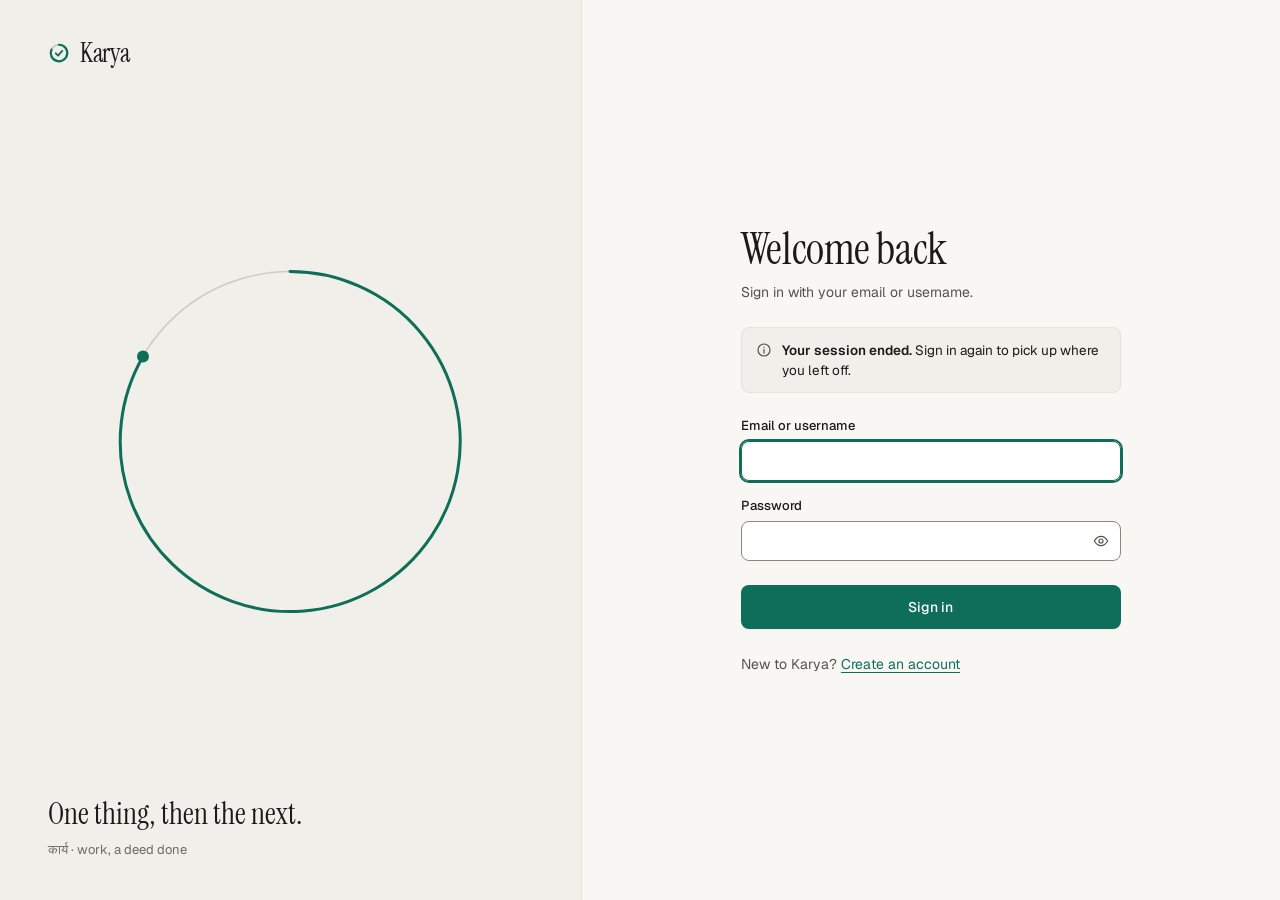
==== frontend/index.html @ 40650b85 "feat: add vanilla JavaScript frontend for Karya" ====
<!doctype html>
<html lang="en">
<head>
<meta charset="utf-8">
<meta name="viewport" content="width=device-width, initial-scale=1">
<title>Tasks · Karya</title>
<link rel="preconnect" href="https://fonts.googleapis.com">
<link href="https://fonts.googleapis.com/css2?family=Geist:wght@400;500;600&family=Instrument+Serif&display=swap" rel="stylesheet">
<link rel="stylesheet" href="css/tokens.css">
<link rel="stylesheet" href="css/components.css">
<link rel="stylesheet" href="css/pages.css">
</head>
<body class="has-fab">
<a class="skip" href="#list-area">Skip to tasks</a>
<div class="app">
  <header class="appbar">
    <a class="brand" href="index.html" aria-label="Karya home"><svg viewBox="0 0 24 24" fill="none" aria-hidden="true"><circle cx="12" cy="12" r="9" stroke="currentColor" stroke-opacity=".18" stroke-width="2"/><path d="M12 3a9 9 0 1 1-8.2 5.3" stroke="var(--accent)" stroke-width="2.4" stroke-linecap="round"/><path d="M8.5 12.3l2.5 2.5 4.5-5" stroke="var(--accent)" stroke-width="2" stroke-linecap="round" stroke-linejoin="round"/></svg>Karya</a>
    <div class="acct-menu">
      <button class="acct" id="acctBtn" aria-haspopup="menu" aria-expanded="false" aria-label="Account menu">
        <span class="avatar"><svg class="i" viewBox="0 0 24 24" aria-hidden="true"><circle cx="12" cy="8" r="4"/><path d="M4 21c0-4 4-6 8-6s8 2 8 6"/></svg></span>
        <span class="acct-name" id="acctName"></span>
        <svg class="i i-chev" viewBox="0 0 24 24" aria-hidden="true"><path d="m6 9 6 6 6-6"/></svg>
      </button>
      <div class="popover" id="acctPop" role="menu" hidden>
        <button class="menu-item" role="menuitem" id="openAccount"><svg class="i" viewBox="0 0 24 24" aria-hidden="true"><circle cx="12" cy="8" r="4"/><path d="M4 21c0-4 4-6 8-6s8 2 8 6"/></svg>Account</button>
        <div class="menu-sep"></div>
        <button class="menu-item" role="menuitem" id="signOut"><svg class="i" viewBox="0 0 24 24" aria-hidden="true"><path d="M9 4H5v16h4M16 8l4 4-4 4M20 12H9"/></svg>Sign out</button>
      </div>
    </div>
  </header>

  <main class="wrap" id="main">
    <div class="page-head">
      <div>
        <p class="eyebrow" id="today"></p>
        <h1 class="t-h1">Tasks</h1>
        <p class="summary" id="summary" aria-live="polite"></p>
      </div>
      <button class="btn btn-primary btn-new" id="newBtn" type="button"><svg class="i" viewBox="0 0 24 24" aria-hidden="true"><path d="M12 5v14M5 12h14"/></svg>New task</button>
    </div>

    <div class="toolbar" role="search">
      <div class="search">
        <svg class="i" viewBox="0 0 24 24" aria-hidden="true"><circle cx="11" cy="11" r="7"/><path d="m20 20-3.5-3.5"/></svg>
        <label class="sr-only" for="q">Search task titles</label>
        <input id="q" class="input" type="search" placeholder="Search task titles" autocomplete="off">
        <button class="btn btn-ghost btn-icon input-end" id="clearQ" type="button" aria-label="Clear search" hidden><svg class="i" viewBox="0 0 24 24" aria-hidden="true"><path d="M6 6l12 12M18 6L6 18"/></svg></button>
      </div>
      <div class="menu">
        <button class="btn btn-secondary" id="sortBtn" type="button" aria-haspopup="menu" aria-expanded="false"><span class="faint">Sort</span> <span id="sortLabel">Newest first</span><svg class="i" viewBox="0 0 24 24" aria-hidden="true"><path d="m6 9 6 6 6-6"/></svg></button>
        <div class="popover" id="sortPop" role="menu" hidden>
          <p class="menu-label">Created</p>
          <button class="menu-item" role="menuitemradio" aria-checked="true" data-sort="newest">Newest first<svg class="i tick" viewBox="0 0 24 24" aria-hidden="true"><path d="M5 12.5l4.5 4.5L19 7.5"/></svg></button>
          <button class="menu-item" role="menuitemradio" aria-checked="false" data-sort="oldest">Oldest first<svg class="i tick" viewBox="0 0 24 24" aria-hidden="true"><path d="M5 12.5l4.5 4.5L19 7.5"/></svg></button>
          <div class="menu-sep"></div>
          <p class="menu-label">Priority</p>
          <button class="menu-item" role="menuitemradio" aria-checked="false" data-sort="urgent">Most urgent first<svg class="i tick" viewBox="0 0 24 24" aria-hidden="true"><path d="M5 12.5l4.5 4.5L19 7.5"/></svg></button>
          <button class="menu-item" role="menuitemradio" aria-checked="false" data-sort="least">Least urgent first<svg class="i tick" viewBox="0 0 24 24" aria-hidden="true"><path d="M5 12.5l4.5 4.5L19 7.5"/></svg></button>
        </div>
      </div>
    </div>

    <div class="filters">
      <div class="seg" role="radiogroup" aria-label="Status" id="statusSeg">
        <label><input type="radio" name="status" value="all" checked><span>All</span></label>
        <label><input type="radio" name="status" value="open"><span>Open</span></label>
        <label><input type="radio" name="status" value="done"><span>Done</span></label>
      </div>
      <span class="lbl" id="prio-l">Priority</span>
      <div class="chips" role="group" aria-labelledby="prio-l" id="prioChips">
        <button class="chip" type="button" data-prio="" aria-pressed="true">All</button>
        <button class="chip" type="button" data-prio="urgent" aria-pressed="false"><span class="bars b3" aria-hidden="true"><i></i><i></i><i></i></span>Urgent</button>
        <button class="chip" type="button" data-prio="important" aria-pressed="false"><span class="bars b2" aria-hidden="true"><i></i><i></i><i></i></span>Important</button>
        <button class="chip" type="button" data-prio="normal" aria-pressed="false"><span class="bars b1" aria-hidden="true"><i></i><i></i><i></i></span>Normal</button>
      </div>
    </div>

    <div class="list-area" id="list-area" tabindex="-1"></div>

    <nav class="pager" aria-label="Pagination" id="pager" hidden>
      <span class="num" id="range"></span>
      <div class="btns">
        <button class="btn btn-secondary btn-sm" id="prev" type="button"><svg class="i" viewBox="0 0 24 24" aria-hidden="true"><path d="m15 6-6 6 6 6"/></svg>Previous</button>
        <button class="btn btn-secondary btn-sm" id="next" type="button">Next<svg class="i" viewBox="0 0 24 24" aria-hidden="true"><path d="m9 6 6 6-6 6"/></svg></button>
      </div>
    </nav>
  </main>
  <button class="btn btn-primary fab" id="fab" type="button"><svg class="i" viewBox="0 0 24 24" aria-hidden="true"><path d="M12 5v14M5 12h14"/></svg>New task</button>
</div>
<p class="sr-status" id="srStatus" role="status" aria-live="polite"></p>

<!-- create / edit -->
<dialog class="dialog" id="taskDialog" aria-labelledby="taskTitle">
  <div class="grab"></div>
  <div class="dialog-head"><h2 class="dialog-title" id="taskTitle">New task</h2><button class="btn btn-ghost btn-icon" type="button" id="taskClose" aria-label="Close"><svg class="i" viewBox="0 0 24 24" aria-hidden="true"><path d="M6 6l12 12M18 6L6 18"/></svg></button></div>
  <form class="dialog-body" id="taskForm" novalidate>
    <div id="taskBanner"></div>
    <div class="field"><label class="label" for="tTitle">Title</label><input id="tTitle" class="input" type="text" placeholder="What needs doing?" autocomplete="off"></div>
    <div class="field"><label class="label" for="tDesc">Description <span class="opt">optional</span></label><textarea id="tDesc" class="textarea" placeholder="Add detail, links or context"></textarea></div>
    <div class="field"><span class="label" id="tPrioL">Priority</span>
      <div class="seg seg-block" role="radiogroup" aria-labelledby="tPrioL">
        <label><input type="radio" name="priority" value="normal" checked><span><span class="bars b1" aria-hidden="true"><i></i><i></i><i></i></span>Normal</span></label>
        <label><input type="radio" name="priority" value="important"><span><span class="bars b2" aria-hidden="true"><i></i><i></i><i></i></span>Important</span></label>
        <label><input type="radio" name="priority" value="urgent"><span><span class="bars b3" aria-hidden="true"><i></i><i></i><i></i></span>Urgent</span></label>
      </div></div>
    <div style="display: flex; align-items: flex-end; justify-content: space-between; gap: 16px; flex-wrap: wrap">
      <div class="field" style="width: 220px; max-width: 100%"><label class="label" for="tDue">Due date <span class="opt">optional</span></label><input id="tDue" class="input num" type="date"></div>
      <label id="tDoneWrap" style="display: flex; align-items: center; gap: 10px; min-height: 40px; font-size: 14px; cursor: pointer" hidden><span class="check"><input class="check-input" type="checkbox" id="tDone"><span class="check-box"><svg viewBox="0 0 24 24"><path d="M5 12.5l4.5 4.5L19 7.5" pathLength="16"/></svg></span></span>Completed</label>
    </div>
  </form>
  <div class="dialog-foot">
    <button class="btn btn-danger-ghost left" type="button" id="tDelete" hidden><svg class="i" viewBox="0 0 24 24" aria-hidden="true"><path d="M4 7h16M10 11v6M14 11v6M6 7l1 13h10l1-13M9 7V4h6v3"/></svg>Delete</button>
    <button class="btn btn-secondary" type="button" id="tCancel">Cancel</button>
    <button class="btn btn-primary" type="submit" id="tSave" form="taskForm">Create task</button>
  </div>
</dialog>

<!-- delete confirmation -->
<dialog class="dialog dialog-sm" id="delDialog" aria-labelledby="delTitle" aria-describedby="delMsg">
  <div class="grab"></div>
  <div class="dialog-head"><h2 class="dialog-title" id="delTitle">Delete this task?</h2></div>
  <div class="dialog-body"><div id="delBanner"></div><p class="muted" id="delMsg"></p></div>
  <div class="dialog-foot"><button class="btn btn-secondary" type="button" id="delCancel" autofocus>Cancel</button><button class="btn btn-danger" type="button" id="delConfirm">Delete task</button></div>
</dialog>

<!-- account -->
<dialog class="drawer" id="acctDrawer" aria-labelledby="acTitle">
  <div style="display: flex; flex-direction: column; width: 100%; height: 100%">
    <div class="drawer-head">
      <h2 class="dialog-title" id="acTitle">Account</h2>
      <button class="btn btn-ghost btn-icon" type="button" id="acClose" aria-label="Close account panel"><svg class="i" viewBox="0 0 24 24" aria-hidden="true"><path d="M6 6l12 12M18 6L6 18"/></svg></button>
    </div>
    <div class="drawer-body">
      <div style="display: flex; align-items: center; gap: 14px">
        <span class="avatar" style="width: 52px; height: 52px"><svg class="i i-lg" viewBox="0 0 24 24" aria-hidden="true"><circle cx="12" cy="8" r="4"/><path d="M4 21c0-4 4-6 8-6s8 2 8 6"/></svg></span>
        <div><p class="t-small faint">Signed in as</p><p class="t-h3" id="acId"></p></div>
      </div>
      <dl class="kv" style="margin: 0; gap: 18px">
        <div class="kv"><dt>Session started</dt><dd class="num" id="acStart">—</dd></div>
        <div class="kv"><dt>Session ends</dt><dd class="num" id="acEnd">—</dd></div>
      </dl>
      <div class="banner banner-info"><svg class="i" viewBox="0 0 24 24" aria-hidden="true"><circle cx="12" cy="12" r="9"/><path d="M12 11v6M12 7.5v.5"/></svg><div>Sessions last 30 minutes. When one ends, you’ll be taken to sign in again.</div></div>
    </div>
    <div class="drawer-foot"><button class="btn btn-secondary btn-block" type="button" id="acSignOut"><svg class="i" viewBox="0 0 24 24" aria-hidden="true"><path d="M9 4H5v16h4M16 8l4 4-4 4M20 12H9"/></svg>Sign out</button></div>
  </div>
</dialog>

<script type="module" src="js/tasks.js"></script>
</body>
</html>
---- frontend/css/tokens.css ----
/* Karya design system — tokens + components. Plain CSS, no build step. */
:root{
  --bg:#F8F7F4; --surface:#FFFFFF; --sunken:#F1EFEA; --hover:#F5F3EF;
  --line:#E6E3DC; --line-strong:#CFCBC0; --control:#8C887C;
  --text:#1B1A17; --text-2:#55524B; --text-3:#6F6B62;
  --accent:#0F6E5A; --accent-hover:#0B5848; --accent-press:#094A3C;
  --accent-soft:#E4F2ED; --accent-line:#B5D8CC; --on-accent:#FFFFFF;
  --danger:#B3321D; --danger-hover:#962A18; --danger-soft:#FBEBE6; --danger-line:#EDC3B8;
  --warn:#855400; --warn-soft:#FAF0D8; --warn-line:#E8D29A;
  --inverse:#1B1A17; --on-inverse:#F8F7F4; --toast-ok:#7FD3BA; --toast-err:#F4A08C;
  --scrim:rgba(27,26,23,.40);
  --font:"Geist",ui-sans-serif,system-ui,-apple-system,"Segoe UI",sans-serif;
  --serif:"Instrument Serif",Georgia,"Times New Roman",serif;
  --sp-1:4px;--sp-2:8px;--sp-3:12px;--sp-4:16px;--sp-5:20px;--sp-6:24px;--sp-8:32px;--sp-10:40px;--sp-14:56px;--sp-18:72px;
  --r-xs:4px;--r-sm:6px;--r-md:8px;--r-lg:12px;--r-xl:16px;--r-full:999px;
  --sh-1:0 1px 2px rgba(27,26,23,.05);
  --sh-2:0 8px 24px rgba(27,26,23,.08),0 1px 2px rgba(27,26,23,.06);
  --sh-3:0 24px 64px rgba(27,26,23,.16),0 2px 6px rgba(27,26,23,.06);
  --ease:cubic-bezier(.2,.7,.2,1); --ease-in:cubic-bezier(.4,0,1,1);
  --d1:120ms; --d2:200ms; --d3:280ms;
}
[data-theme="dark"]{
  --bg:#131312; --surface:#1B1B19; --sunken:#222220; --hover:#1F1F1D;
  --line:#2E2D2A; --line-strong:#44423D; --control:#77736A;
  --text:#EDEBE5; --text-2:#B8B4AA; --text-3:#928E84;
  --accent:#4CC3A5; --accent-hover:#6ED3B9; --accent-press:#8BDFCB;
  --accent-soft:#16302A; --accent-line:#245044; --on-accent:#06251D;
  --danger:#F08A74; --danger-hover:#F5A592; --danger-soft:#3A1D17; --danger-line:#6A3226;
  --warn:#E8B857; --warn-soft:#33290F; --warn-line:#5E4A1A;
  --inverse:#EDEBE5; --on-inverse:#1B1A17; --toast-ok:#0F6E5A; --toast-err:#B3321D;
  --scrim:rgba(0,0,0,.6);
}
@media (prefers-color-scheme:dark){:root:not([data-theme="light"]){
  --bg:#131312; --surface:#1B1B19; --sunken:#222220; --hover:#1F1F1D;
  --line:#2E2D2A; --line-strong:#44423D; --control:#77736A;
  --text:#EDEBE5; --text-2:#B8B4AA; --text-3:#928E84;
  --accent:#4CC3A5; --accent-hover:#6ED3B9; --accent-press:#8BDFCB;
  --accent-soft:#16302A; --accent-line:#245044; --on-accent:#06251D;
  --danger:#F08A74; --danger-hover:#F5A592; --danger-soft:#3A1D17; --danger-line:#6A3226;
  --warn:#E8B857; --warn-soft:#33290F; --warn-line:#5E4A1A;
  --inverse:#EDEBE5; --on-inverse:#1B1A17; --toast-ok:#0F6E5A; --toast-err:#B3321D;
  --scrim:rgba(0,0,0,.6);
}}
---- frontend/css/components.css ----
*{box-sizing:border-box}
html,body{margin:0}
body{font-family:var(--font);font-size:14px;line-height:22px;color:var(--text);background:var(--bg);-webkit-font-smoothing:antialiased}
h1,h2,h3,h4,p{margin:0}
button,input,textarea,select{font:inherit;color:inherit}
a{color:var(--accent);text-underline-offset:3px}
a:hover{color:var(--accent-hover)}
.num,time{font-variant-numeric:tabular-nums}
.sr-only{position:absolute;width:1px;height:1px;overflow:hidden;clip:rect(0 0 0 0);white-space:nowrap}

/* type scale */
.t-display{font-family:var(--serif);font-size:44px;line-height:48px;font-weight:400;letter-spacing:-.01em}
.t-h1{font-size:30px;line-height:36px;font-weight:600;letter-spacing:-.02em}
.t-h2{font-size:20px;line-height:28px;font-weight:600;letter-spacing:-.01em}
.t-h3{font-size:16px;line-height:24px;font-weight:500}
.t-body{font-size:14px;line-height:22px}
.t-small{font-size:13px;line-height:20px}
.t-cap{font-size:12px;line-height:16px;letter-spacing:.01em}
.muted{color:var(--text-2)} .faint{color:var(--text-3)}

/* focus ring: one rule for everything */
:is(a,button,input,textarea,select,[tabindex]):focus-visible,.is-focus{outline:2px solid var(--accent);outline-offset:2px}

/* icons */
.i{width:16px;height:16px;fill:none;stroke:currentColor;stroke-width:1.75;stroke-linecap:round;stroke-linejoin:round;flex:none}
.i-lg{width:20px;height:20px}

/* buttons */
.btn{display:inline-flex;align-items:center;justify-content:center;gap:8px;height:40px;padding:0 16px;border-radius:var(--r-md);border:1px solid transparent;font-size:14px;line-height:20px;font-weight:500;cursor:pointer;text-decoration:none;white-space:nowrap;transition:background var(--d1) var(--ease),border-color var(--d1) var(--ease),color var(--d1) var(--ease),box-shadow var(--d1) var(--ease)}
.btn-sm{height:32px;padding:0 12px;font-size:13px}
.btn-lg{height:44px}
.btn-block{width:100%}
.btn-primary{background:var(--accent);color:var(--on-accent);box-shadow:var(--sh-1)}
.btn-primary:is(:hover,.is-hover){background:var(--accent-hover);color:var(--on-accent)}
.btn-primary:is(:active,.is-active){background:var(--accent-press)}
.btn-secondary{background:var(--surface);color:var(--text);border-color:var(--line-strong);box-shadow:var(--sh-1)}
.btn-secondary:is(:hover,.is-hover){background:var(--hover);border-color:var(--text-3)}
.btn-secondary:is(:active,.is-active){background:var(--sunken)}
.btn-ghost{background:transparent;color:var(--text-2)}
.btn-ghost:is(:hover,.is-hover){background:var(--sunken);color:var(--text)}
.btn-ghost:is(:active,.is-active){background:var(--line)}
.btn-danger{background:var(--danger);color:#fff;box-shadow:var(--sh-1)}
.btn-danger:is(:hover,.is-hover){background:var(--danger-hover);color:#fff}
.btn-danger-ghost{background:transparent;color:var(--danger);border-color:var(--danger-line)}
.btn-danger-ghost:is(:hover,.is-hover){background:var(--danger-soft)}
.btn-icon{width:32px;height:32px;padding:0}
.btn:is(:disabled,[aria-disabled="true"]),.btn.is-disabled{background:var(--line);color:var(--text-3);border-color:transparent;box-shadow:none;cursor:not-allowed}
.btn.is-loading{cursor:progress;pointer-events:none}
.spin{width:14px;height:14px;border:2px solid currentColor;border-right-color:transparent;border-radius:50%;animation:spin .7s linear infinite;flex:none}
@keyframes spin{to{transform:rotate(360deg)}}
.link-btn{background:none;border:0;padding:0;color:var(--accent);font-weight:500;cursor:pointer;text-decoration:underline;text-underline-offset:3px}
.link-btn:hover{color:var(--accent-hover)}
.link-btn:disabled{color:var(--text-3);cursor:not-allowed;text-decoration:none}

/* fields */
.field{display:grid;gap:6px}
.label{font-size:13px;line-height:18px;font-weight:500;color:var(--text)}
.label .opt{font-weight:400;color:var(--text-3)}
.input,.textarea{width:100%;height:40px;padding:0 12px;background:var(--surface);border:1px solid var(--control);border-radius:var(--r-md);font-size:14px;line-height:20px;color:var(--text);transition:border-color var(--d1) var(--ease),background var(--d1) var(--ease)}
.textarea{height:auto;min-height:88px;padding:10px 12px;resize:vertical;display:block}
.input::placeholder,.textarea::placeholder{color:var(--text-3)}
.input:is(:hover,.is-hover),.textarea:hover{border-color:var(--text-3)}
.input:focus-visible,.textarea:focus-visible,.input.is-focus{border-color:var(--accent);outline-offset:0}
.input.is-error,.textarea.is-error,.input[aria-invalid="true"]{border-color:var(--danger);background:var(--surface)}
.input:disabled,.input.is-disabled{background:var(--sunken);color:var(--text-3);cursor:not-allowed}
.hint{font-size:12.5px;line-height:18px;color:var(--text-3)}
.err{display:flex;align-items:flex-start;gap:6px;font-size:13px;line-height:18px;color:var(--danger)}
.err .i{margin-top:1px}
.input-wrap{position:relative}
.input-wrap .input{padding-right:44px}
.input-end{position:absolute;right:4px;top:4px}
.grid-2{display:grid;grid-template-columns:repeat(2,minmax(0,1fr));gap:12px}

/* banners */
.banner{display:flex;gap:10px;padding:12px 14px;border-radius:var(--r-md);border:1px solid var(--line);background:var(--sunken);color:var(--text);font-size:13.5px;line-height:20px}
.banner .i{margin-top:2px}
.banner b{font-weight:600}
.banner-error{background:var(--danger-soft);border-color:var(--danger-line)}
.banner-error .i{color:var(--danger)}
.banner-warn{background:var(--warn-soft);border-color:var(--warn-line)}
.banner-warn .i{color:var(--warn)}
.banner-ok{background:var(--accent-soft);border-color:var(--accent-line)}
.banner-ok .i{color:var(--accent)}
.banner-info .i{color:var(--text-2)}

/* OTP */
.otp{display:flex;gap:8px}
.otp-cell{width:52px;height:60px;padding:0;text-align:center;font-size:24px;line-height:32px;font-weight:500;font-variant-numeric:tabular-nums;background:var(--surface);border:1px solid var(--control);border-radius:var(--r-md);transition:border-color var(--d1) var(--ease),background var(--d1) var(--ease)}
.otp-cell:nth-child(3){margin-right:8px}
.otp-cell:is(:hover,.is-hover){border-color:var(--text-3)}
.otp-cell:focus-visible,.otp-cell.is-focus{border-color:var(--accent);outline-offset:0}
.otp-cell.is-filled{border-color:var(--text-2)}
.otp-cell.is-error{border-color:var(--danger);background:var(--danger-soft)}
.otp-cell:disabled{background:var(--sunken);color:var(--text-3);cursor:not-allowed}

/* ring checkbox — the signature */
.check{position:relative;display:inline-grid;place-items:center;width:20px;height:20px;flex:none}
.check-input{position:absolute;z-index:1;inset:-12px;width:44px;height:44px;margin:0;opacity:0;cursor:pointer}
.check-box{width:20px;height:20px;border-radius:50%;border:1.5px solid var(--control);background:var(--surface);display:grid;place-items:center;transition:background var(--d2) var(--ease),border-color var(--d2) var(--ease),transform var(--d1) var(--ease)}
.check-box svg{width:12px;height:12px;fill:none;stroke:var(--on-accent);stroke-width:2.6;stroke-linecap:round;stroke-linejoin:round;stroke-dasharray:16;stroke-dashoffset:16;transition:stroke-dashoffset 220ms var(--ease) 60ms}
.check:hover .check-box,.check-box.is-hover{border-color:var(--accent)}
.check-input:active + .check-box{transform:scale(.9)}
.check-input:checked + .check-box,.check-box.is-on{background:var(--accent);border-color:var(--accent)}
.check-input:checked + .check-box svg,.check-box.is-on svg{stroke-dashoffset:0}
.check-input:focus-visible + .check-box{outline:2px solid var(--accent);outline-offset:2px}
.check-input:disabled + .check-box{background:var(--sunken);border-color:var(--line);cursor:not-allowed}

/* segmented control (status filter, priority in dialog) */
.seg{display:inline-flex;gap:2px;padding:2px;background:var(--sunken);border:1px solid var(--line);border-radius:var(--r-md)}
.seg label{position:relative;display:flex;flex:1}
.seg input{position:absolute;inset:0;width:100%;height:100%;margin:0;opacity:0;cursor:pointer}
.seg label>span{display:flex;align-items:center;justify-content:center;gap:6px;flex:1;height:30px;padding:0 12px;border-radius:var(--r-sm);font-size:13px;font-weight:500;color:var(--text-2);white-space:nowrap;transition:background var(--d1) var(--ease),color var(--d1) var(--ease),box-shadow var(--d1) var(--ease)}
.seg label:hover>span{color:var(--text)}
.seg input:checked + span{background:var(--surface);color:var(--text);box-shadow:var(--sh-1),0 0 0 1px var(--line)}
.seg input:focus-visible + span{outline:2px solid var(--accent);outline-offset:1px}
.seg-block{display:flex;width:100%}
.seg-block label>span{height:36px}

/* filter chips */
.chip{display:inline-flex;align-items:center;gap:6px;height:30px;padding:0 12px;border-radius:var(--r-full);border:1px solid var(--line-strong);background:var(--surface);font-size:13px;font-weight:500;color:var(--text-2);cursor:pointer;white-space:nowrap;transition:background var(--d1) var(--ease),border-color var(--d1) var(--ease),color var(--d1) var(--ease)}
.chip:is(:hover,.is-hover){background:var(--hover);color:var(--text)}
.chip[aria-pressed="true"]{background:var(--accent-soft);border-color:var(--accent-line);color:var(--accent-hover);font-weight:600}
.chip[aria-pressed="true"]::before{content:"";width:6px;height:6px;border-radius:50%;background:currentColor}

/* select / sort menu */
.menu{position:relative;display:inline-block}
.popover{position:absolute;right:0;top:calc(100% + 6px);z-index:5;min-width:224px;padding:6px;background:var(--surface);border:1px solid var(--line);border-radius:var(--r-lg);box-shadow:var(--sh-2);animation:pop var(--d1) var(--ease)}
@keyframes pop{from{opacity:0;transform:translateY(-4px)}}
.menu-label{padding:6px 10px 4px;font-size:12px;line-height:16px;color:var(--text-3)}
.menu-item{display:flex;align-items:center;gap:8px;width:100%;height:34px;padding:0 10px;border:0;background:none;border-radius:var(--r-sm);font-size:13.5px;text-align:left;color:var(--text);cursor:pointer}
.menu-item:is(:hover,.is-hover){background:var(--sunken)}
.menu-item .tick{margin-left:auto;color:var(--accent);opacity:0}
.menu-item[aria-checked="true"]{font-weight:500}
.menu-item[aria-checked="true"] .tick{opacity:1}
.menu-sep{height:1px;margin:6px -6px;background:var(--line)}

/* search */
.search{position:relative;flex:1;min-width:0}
.search .input{padding-left:36px;padding-right:36px}
.search>.i{position:absolute;left:12px;top:12px;color:var(--text-3);pointer-events:none}
.search .input-end{right:4px}

/* badges + priority glyph */
.bars{display:inline-flex;align-items:flex-end;gap:2px;height:11px}
.bars i{width:3px;border-radius:1px;background:currentColor;opacity:.28}
.bars i:nth-child(1){height:5px}.bars i:nth-child(2){height:8px}.bars i:nth-child(3){height:11px}
.b1 i:nth-child(1),.b2 i:nth-child(-n+2),.b3 i{opacity:1}
.badge{display:inline-flex;align-items:center;gap:6px;height:22px;padding:0 8px;border-radius:var(--r-full);border:1px solid var(--line);background:var(--sunken);color:var(--text-2);font-size:12px;line-height:16px;font-weight:500;white-space:nowrap}
.badge-urgent{background:var(--danger-soft);border-color:var(--danger-line);color:var(--danger)}
.badge-important{background:var(--warn-soft);border-color:var(--warn-line);color:var(--warn)}
.badge-done{background:var(--accent-soft);border-color:var(--accent-line);color:var(--accent-hover)}

/* app shell */
.app{position:relative;background:var(--bg);color:var(--text)}
.appbar{height:60px;display:flex;align-items:center;justify-content:space-between;padding:0 32px;border-bottom:1px solid var(--line);background:var(--bg)}
.brand{display:inline-flex;align-items:center;gap:10px;font-family:var(--serif);font-size:26px;line-height:1;color:var(--text);text-decoration:none;letter-spacing:-.01em}
.brand:hover{color:var(--text)}
.brand svg{width:22px;height:22px}
.acct{display:inline-flex;align-items:center;gap:8px;height:36px;padding:0 10px 0 4px;border-radius:var(--r-full);border:1px solid var(--line);background:var(--surface);font-size:13px;font-weight:500;color:var(--text);cursor:pointer;transition:background var(--d1) var(--ease)}
.acct:hover{background:var(--hover)}
.avatar{display:grid;place-items:center;width:28px;height:28px;border-radius:50%;background:var(--sunken);color:var(--text-2)}
.wrap{max-width:880px;margin:0 auto;padding:40px 24px 96px}
.page-head{display:flex;align-items:flex-end;justify-content:space-between;gap:16px}
.eyebrow{font-size:13px;line-height:18px;color:var(--text-3);font-variant-numeric:tabular-nums}
.summary{display:flex;flex-wrap:wrap;gap:4px 16px;margin-top:6px;font-size:14px;color:var(--text-2)}
.summary .num{color:var(--text);font-weight:600}
.summary .is-overdue{display:inline-flex;align-items:center;gap:5px;color:var(--danger)}
.summary .is-overdue .num{color:var(--danger)}
.toolbar{display:flex;gap:8px;margin-top:28px}
.filters{display:flex;flex-wrap:wrap;align-items:center;gap:10px 16px;margin:12px 0 16px}
.filters .lbl{font-size:12px;color:var(--text-3);margin-right:-6px}
.chips{display:flex;flex-wrap:wrap;gap:6px}

/* task list + row */
.list{background:var(--surface);border:1px solid var(--line);border-radius:var(--r-lg);box-shadow:var(--sh-1);overflow:hidden}
.row{position:relative;display:grid;grid-template-columns:44px minmax(0,1fr) auto 76px;align-items:center;column-gap:4px;padding:10px 8px 10px 4px;border-top:1px solid var(--line);background:var(--surface);transition:background var(--d1) var(--ease),opacity var(--d2) var(--ease)}
.row:first-child{border-top:0}
.row:is(:hover,.is-hover){background:var(--hover)}
.row:focus-within{background:var(--hover)}
.row-check{display:grid;place-items:center;width:44px;height:44px}
.row-body{min-width:0;display:grid;gap:2px;padding:2px 0}
.row-title{font-size:14.5px;line-height:22px;font-weight:500;color:var(--text);transition:color var(--d2) var(--ease);cursor:pointer;background-image:linear-gradient(currentColor,currentColor);background-repeat:no-repeat;background-position:0 58%;background-size:0% 1.5px;-webkit-box-decoration-break:clone;box-decoration-break:clone}
.row-title>span{transition:inherit}
.row-desc{font-size:13px;line-height:18px;color:var(--text-3);white-space:nowrap;overflow:hidden;text-overflow:ellipsis}
.row-meta{display:flex;align-items:center;gap:12px;padding:0 8px}
.due{display:inline-flex;align-items:center;gap:5px;font-size:13px;line-height:18px;color:var(--text-2);font-variant-numeric:tabular-nums;white-space:nowrap}
.due.is-overdue{color:var(--danger);font-weight:500}
.due.is-today{color:var(--text);font-weight:500}
.row-actions{display:flex;justify-content:flex-end;gap:2px;opacity:0;transition:opacity var(--d1) var(--ease)}
.row:is(:hover,.is-hover) .row-actions,.row:focus-within .row-actions,.row.is-editing .row-actions{opacity:1}
.row.is-done .row-title{background-size:100% 1.5px;color:var(--text-3);transition:background-size 260ms var(--ease),color var(--d2) var(--ease) 120ms}
.row.is-done .row-desc,.row.is-done .row-meta{opacity:.6}
.row.is-done .badge-urgent,.row.is-done .badge-important{background:var(--sunken);border-color:var(--line);color:var(--text-3)}
.row.is-done .due.is-overdue{color:var(--text-3);font-weight:400}
.row.is-editing{background:var(--accent-soft);box-shadow:inset 2px 0 0 var(--accent)}
.row.is-deleting{opacity:.55;pointer-events:none}
.row.is-deleting .row-actions{opacity:1}
.row.is-collapsing{animation:collapse var(--d2) var(--ease) forwards;overflow:hidden}
@keyframes collapse{to{opacity:0;max-height:0;padding-top:0;padding-bottom:0;border-top-width:0}}
.pager{display:flex;align-items:center;justify-content:space-between;gap:12px;padding-top:16px;font-size:13px;color:var(--text-3)}
.pager .btns{display:flex;gap:8px}

/* skeleton */
.skel{display:block;height:12px;border-radius:var(--r-sm);background:var(--sunken);animation:pulse 1.4s ease-in-out infinite}
@keyframes pulse{50%{opacity:.45}}
.row-skel{display:grid;grid-template-columns:44px minmax(0,1fr) 120px;align-items:center;column-gap:4px;padding:16px 16px 16px 4px;border-top:1px solid var(--line)}
.row-skel:first-child{border-top:0}

/* empty / state blocks */
.empty{display:grid;justify-items:center;text-align:center;gap:8px;padding:72px 24px}
.empty .t-display{font-size:32px;line-height:38px;margin-top:12px}
.empty p{max-width:340px;color:var(--text-2)}
.empty .btn{margin-top:12px}
.ring-art{width:88px;height:88px}

/* dialog + scrim */
.scrim{position:absolute;inset:0;z-index:20;display:grid;place-items:center;padding:24px;background:var(--scrim);animation:fade var(--d2) var(--ease)}
@keyframes fade{from{opacity:0}}
.dialog{width:100%;max-width:520px;background:var(--surface);border:1px solid var(--line);border-radius:var(--r-xl);box-shadow:var(--sh-3);animation:dlg var(--d3) var(--ease)}
@keyframes dlg{from{opacity:0;transform:translateY(8px) scale(.985)}}
.dialog-sm{max-width:400px}
.dialog-head{display:flex;align-items:flex-start;justify-content:space-between;gap:16px;padding:20px 24px 0}
.dialog-title{font-size:18px;line-height:26px;font-weight:600;letter-spacing:-.01em}
.dialog-body{display:grid;gap:16px;padding:16px 24px 8px}
.dialog-foot{display:flex;align-items:center;justify-content:flex-end;gap:8px;padding:16px 24px 20px}
.dialog-foot .left{margin-right:auto}
.grab{display:none;width:36px;height:4px;border-radius:2px;background:var(--line-strong);margin:8px auto 0}
.drawer{position:absolute;top:0;right:0;bottom:0;z-index:21;width:400px;max-width:100%;display:flex;flex-direction:column;background:var(--surface);border-left:1px solid var(--line);box-shadow:var(--sh-3);animation:drawer var(--d3) var(--ease)}
@keyframes drawer{from{transform:translateX(24px);opacity:0}}
.drawer-head{display:flex;align-items:center;justify-content:space-between;padding:16px 20px 16px 24px;border-bottom:1px solid var(--line)}
.drawer-body{flex:1;padding:24px;display:grid;align-content:start;gap:24px}
.drawer-foot{padding:16px 24px 24px;border-top:1px solid var(--line)}
.kv{display:grid;gap:2px}
.kv dt{font-size:12px;line-height:16px;color:var(--text-3)}
.kv dd{margin:0;font-size:14px;line-height:22px}

/* toast */
.toast{display:flex;align-items:center;gap:10px;min-height:44px;padding:8px 8px 8px 14px;max-width:420px;background:var(--inverse);color:var(--on-inverse);border-radius:var(--r-lg);box-shadow:var(--sh-2);font-size:13.5px;line-height:20px;animation:toast var(--d3) var(--ease)}
@keyframes toast{from{opacity:0;transform:translateY(12px)}}
.toast .i{color:var(--toast-ok)}
.toast-err .i{color:var(--toast-err)}
.toast-action{background:none;border:0;padding:6px 8px;border-radius:var(--r-sm);color:inherit;font-weight:600;text-decoration:underline;text-underline-offset:3px;cursor:pointer}
.toast-x{display:grid;place-items:center;width:28px;height:28px;border:0;background:none;border-radius:var(--r-sm);color:inherit;opacity:.7;cursor:pointer}
.toast-x:hover{opacity:1}

/* auth */
.auth{display:grid;grid-template-columns:minmax(0,5fr) minmax(0,6fr);min-height:900px;background:var(--bg)}
.auth-aside{position:relative;display:flex;flex-direction:column;justify-content:space-between;padding:40px 48px;background:var(--sunken);border-right:1px solid var(--line);overflow:hidden}
.auth-aside .art{position:absolute;left:50%;top:50%;width:420px;height:420px;transform:translate(-50%,-52%)}
.auth-aside .cap{position:relative;font-family:var(--serif);font-size:30px;line-height:36px;max-width:360px}
.auth-aside .cap small{display:block;margin-top:8px;font-family:var(--font);font-size:13px;line-height:20px;color:var(--text-3)}
.auth-main{display:grid;place-items:center;padding:48px 32px}
.auth-card{width:100%;max-width:380px;display:grid;gap:24px}
.auth-card form{display:grid;gap:16px}
.auth-head{display:grid;gap:8px}
.auth-foot{font-size:14px;color:var(--text-2)}
.m-brand{display:none}

/* doc helpers (system + handoff sheets) */
.tbl{width:100%;border-collapse:collapse;font-size:13px;line-height:20px}
.tbl th{text-align:left;font-weight:500;color:var(--text-3);padding:8px 12px;border-bottom:1px solid var(--line-strong)}
.tbl td{padding:10px 12px;border-bottom:1px solid var(--line);vertical-align:top}
.code{font-family:ui-monospace,SFMono-Regular,Menlo,Consolas,monospace;font-size:12px;background:var(--sunken);border:1px solid var(--line);border-radius:var(--r-xs);padding:1px 5px}
.kbd{display:inline-block;min-width:22px;padding:1px 6px;text-align:center;font-family:ui-monospace,SFMono-Regular,Menlo,monospace;font-size:11.5px;line-height:18px;border:1px solid var(--line-strong);border-bottom-width:2px;border-radius:var(--r-xs);background:var(--surface)}
.sw{height:56px;border-radius:var(--r-md);border:1px solid var(--line)}
.sec{display:grid;gap:16px}
.sec-h{font-size:12px;line-height:16px;letter-spacing:.08em;text-transform:uppercase;color:var(--text-3);font-weight:500}
.demo{display:flex;flex-wrap:wrap;align-items:center;gap:12px}
.tag{font-size:12px;line-height:16px;color:var(--text-3)}

/* tablet */
@media (max-width:900px){
  .auth{grid-template-columns:1fr}
  .auth-aside{display:none}
  .m-brand{display:inline-flex;margin-bottom:8px}
}
@media (max-width:820px){
  .appbar{padding:0 24px}
  .wrap{padding:32px 24px 80px}
  .row{grid-template-columns:44px minmax(0,1fr) auto 68px}
  .row-meta{gap:8px}
}
/* phone */
@media (max-width:560px){
  .appbar{padding:0 16px}
  .acct{padding:0 4px;border-color:transparent;background:none}
  .acct .acct-name,.acct .i-chev{display:none}
  .avatar{width:36px;height:36px}
  .wrap{padding:24px 16px 120px}
  .page-head .btn-new{display:none}
  .t-h1{font-size:26px;line-height:32px}
  .toolbar{margin-top:20px}
  .filters{flex-wrap:nowrap;overflow-x:auto;margin:12px -16px 12px;padding:2px 16px;scrollbar-width:none}
  .filters>*{flex:none}
  .chips{flex-wrap:nowrap}
  .chip,.seg label>span{min-height:44px}
  .seg label>span{height:40px}
  .btn{min-height:44px}
  .btn-icon{width:44px;height:44px}
  .input,.otp-cell{min-height:44px}
  .row{grid-template-columns:44px minmax(0,1fr);grid-template-areas:"c b" ". m";align-items:start;padding:6px 12px 12px 4px}
  .row-check{grid-area:c}.row-body{grid-area:b;padding-top:10px}.row-meta{grid-area:m;padding:2px 0 0}
  .row-actions{display:none}
  .row-title{font-size:15px}
  .pager .btns .btn{flex:1}
  .fab{position:absolute;right:16px;bottom:24px;z-index:10;display:inline-flex;height:52px;padding:0 20px;border-radius:var(--r-full);box-shadow:var(--sh-2)}
  .scrim{align-items:end;padding:0}
  .dialog{max-width:none;border-radius:var(--r-xl) var(--r-xl) 0 0;border-bottom:0;animation:sheet var(--d3) var(--ease)}
  .dialog-sm{max-width:none}
  .dialog .grab{display:block}
  .dialog-head{padding:12px 20px 0}
  .dialog-body{padding:16px 20px 8px}
  .dialog-foot{padding:16px 20px 24px}
  .drawer{width:100%}
  .otp{gap:6px}
  .otp-cell{width:44px;height:56px}
  .otp-cell:nth-child(3){margin-right:6px}
  .auth-main{place-items:start center;padding:32px 24px}
  .t-display{font-size:36px;line-height:40px}
  .toast{max-width:calc(100% - 32px)}
}
@keyframes sheet{from{transform:translateY(32px);opacity:0}}
.fab{display:none}
@media (max-width:560px){.fab{display:inline-flex}}
@media (hover:none){.row-actions{display:none}}
@media (prefers-reduced-motion:reduce){*,*::before,*::after{animation-duration:.01ms!important;animation-iteration-count:1!important;transition-duration:.01ms!important}}
---- frontend/css/pages.css ----
/* Page-level rules that the design canvas faked: real dialogs, toasts, skip link, etc. */
.skip{position:absolute;left:16px;top:-48px;z-index:50;padding:10px 14px;border-radius:var(--r-md);background:var(--inverse);color:var(--on-inverse);font-weight:500;text-decoration:none}
.skip:focus{top:12px}
[hidden]{display:none!important}

/* native <dialog> */
dialog.dialog{padding:0;margin:auto;color:var(--text);overflow:visible;max-height:calc(100dvh - 48px)}
dialog.dialog::backdrop,dialog.drawer::backdrop{background:var(--scrim);animation:fade var(--d2) var(--ease)}
dialog.drawer{position:fixed;inset:0 0 0 auto;margin:0;height:100dvh;max-height:none;padding:0;color:var(--text);border:0;border-left:1px solid var(--line)}
dialog.drawer:not([open]){display:none}
dialog.drawer[open]{display:flex}
@media (max-width:560px){
  dialog.dialog{margin:auto 0 0;width:100%;max-width:none;max-height:92dvh;overflow:auto}
  dialog.drawer{width:100%}
}

/* toasts */
.toasts{position:fixed;left:50%;bottom:24px;transform:translateX(-50%);z-index:30;display:grid;gap:8px;justify-items:center;width:max-content;max-width:calc(100% - 32px);pointer-events:none}
.toast{pointer-events:auto}
.toast span{flex:1}
@media (max-width:560px){body.has-fab .toasts{bottom:92px}}

/* floating action button is fixed on a real page */
.fab{position:fixed}

/* tasks page */
.list-area{min-height:120px}
.input.num{font-variant-numeric:tabular-nums}
.sr-status{position:absolute;width:1px;height:1px;overflow:hidden;clip:rect(0 0 0 0)}
.search .input::-webkit-search-cancel-button{display:none}
.row-title:focus-visible{outline-offset:3px}
.popover[hidden]{display:none}
.menu-item .tick{margin-left:auto}
.acct-menu{position:relative}
.acct-menu .popover{min-width:200px}
.row-skel .skel{min-width:0}
.status-note{font-size:13px;color:var(--text-3)}

/* auth pages */
.auth-card form[hidden],.auth-card [hidden]{display:none!important}
.auth-card .field{display:grid;gap:6px}
.auth-card .banner a{font-weight:500}
fieldset.otp-set{border:0;margin:0;padding:0;display:grid;gap:8px}
.ok-ring{width:56px;height:56px;border-radius:50%;background:var(--accent);display:grid;place-items:center}
.ok-ring .i{stroke:var(--on-accent);stroke-width:2.4;width:24px;height:24px}
.auth-card .resend{display:grid;gap:12px}

/* empty placeholders must not take a grid gap */
#banner:empty,#taskBanner:empty,#delBanner:empty,#limitNote:empty,#cellErr:empty{display:none}
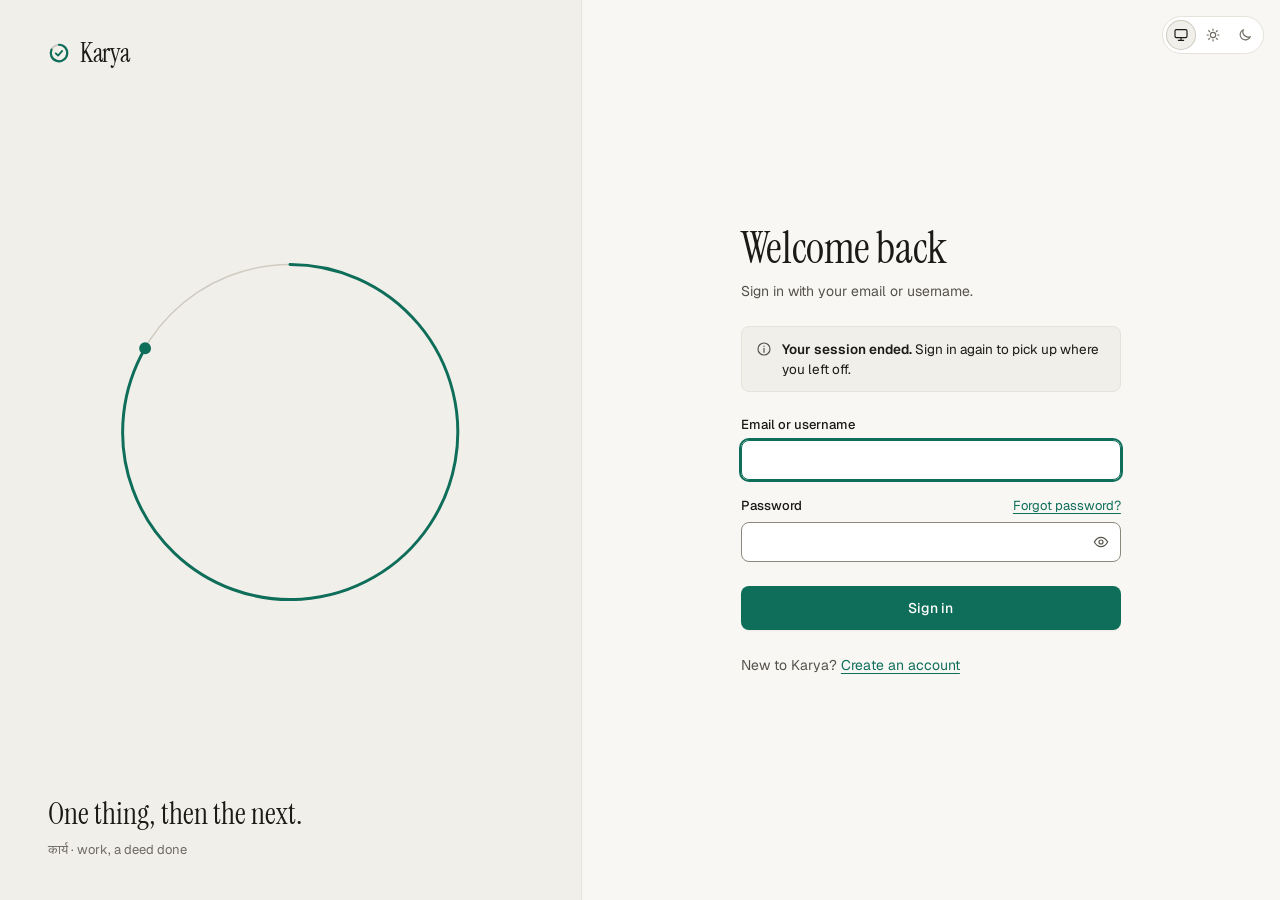
==== commit 6f8bf508: "feat: improve frontend and add password reset UI" ====
--- a/frontend/index.html
+++ b/frontend/index.html
@@ -4,6 +4,7 @@
 <meta charset="utf-8">
 <meta name="viewport" content="width=device-width, initial-scale=1">
 <title>Tasks · Karya</title>
+<script src="js/theme-init.js"></script>
 <link rel="preconnect" href="https://fonts.googleapis.com">
 <link href="https://fonts.googleapis.com/css2?family=Geist:wght@400;500;600&family=Instrument+Serif&display=swap" rel="stylesheet">
 <link rel="stylesheet" href="css/tokens.css">
@@ -22,6 +23,9 @@
         <svg class="i i-chev" viewBox="0 0 24 24" aria-hidden="true"><path d="m6 9 6 6 6-6"/></svg>
       </button>
       <div class="popover" id="acctPop" role="menu" hidden>
+        <p class="menu-label" id="themeLbl">Theme</p>
+        <div id="themeItems" role="group" aria-labelledby="themeLbl"></div>
+        <div class="menu-sep"></div>
         <button class="menu-item" role="menuitem" id="openAccount"><svg class="i" viewBox="0 0 24 24" aria-hidden="true"><circle cx="12" cy="8" r="4"/><path d="M4 21c0-4 4-6 8-6s8 2 8 6"/></svg>Account</button>
         <div class="menu-sep"></div>
         <button class="menu-item" role="menuitem" id="signOut"><svg class="i" viewBox="0 0 24 24" aria-hidden="true"><path d="M9 4H5v16h4M16 8l4 4-4 4M20 12H9"/></svg>Sign out</button>
@@ -133,13 +137,8 @@
     <div class="drawer-body">
       <div style="display: flex; align-items: center; gap: 14px">
         <span class="avatar" style="width: 52px; height: 52px"><svg class="i i-lg" viewBox="0 0 24 24" aria-hidden="true"><circle cx="12" cy="8" r="4"/><path d="M4 21c0-4 4-6 8-6s8 2 8 6"/></svg></span>
-        <div><p class="t-small faint">Signed in as</p><p class="t-h3" id="acId"></p></div>
+        <div class="acct-id"><p class="acct-user" id="acUser"></p><p class="acct-mail" id="acMail"></p></div>
       </div>
-      <dl class="kv" style="margin: 0; gap: 18px">
-        <div class="kv"><dt>Session started</dt><dd class="num" id="acStart">—</dd></div>
-        <div class="kv"><dt>Session ends</dt><dd class="num" id="acEnd">—</dd></div>
-      </dl>
-      <div class="banner banner-info"><svg class="i" viewBox="0 0 24 24" aria-hidden="true"><circle cx="12" cy="12" r="9"/><path d="M12 11v6M12 7.5v.5"/></svg><div>Sessions last 30 minutes. When one ends, you’ll be taken to sign in again.</div></div>
     </div>
     <div class="drawer-foot"><button class="btn btn-secondary btn-block" type="button" id="acSignOut"><svg class="i" viewBox="0 0 24 24" aria-hidden="true"><path d="M9 4H5v16h4M16 8l4 4-4 4M20 12H9"/></svg>Sign out</button></div>
   </div>
--- a/frontend/css/tokens.css
+++ b/frontend/css/tokens.css
@@ -17,9 +17,11 @@
   --sh-2:0 8px 24px rgba(27,26,23,.08),0 1px 2px rgba(27,26,23,.06);
   --sh-3:0 24px 64px rgba(27,26,23,.16),0 2px 6px rgba(27,26,23,.06);
   --ease:cubic-bezier(.2,.7,.2,1); --ease-in:cubic-bezier(.4,0,1,1);
+  color-scheme:light;
   --d1:120ms; --d2:200ms; --d3:280ms;
 }
 [data-theme="dark"]{
+  color-scheme:dark;
   --bg:#131312; --surface:#1B1B19; --sunken:#222220; --hover:#1F1F1D;
   --line:#2E2D2A; --line-strong:#44423D; --control:#77736A;
   --text:#EDEBE5; --text-2:#B8B4AA; --text-3:#928E84;
@@ -31,6 +33,7 @@
   --scrim:rgba(0,0,0,.6);
 }
 @media (prefers-color-scheme:dark){:root:not([data-theme="light"]){
+  color-scheme:dark;
   --bg:#131312; --surface:#1B1B19; --sunken:#222220; --hover:#1F1F1D;
   --line:#2E2D2A; --line-strong:#44423D; --control:#77736A;
   --text:#EDEBE5; --text-2:#B8B4AA; --text-3:#928E84;
--- a/frontend/css/components.css
+++ b/frontend/css/components.css
@@ -243,16 +243,26 @@
 .toast-x{display:grid;place-items:center;width:28px;height:28px;border:0;background:none;border-radius:var(--r-sm);color:inherit;opacity:.7;cursor:pointer}
 .toast-x:hover{opacity:1}
 
-/* auth */
-.auth{display:grid;grid-template-columns:minmax(0,5fr) minmax(0,6fr);min-height:900px;background:var(--bg)}
-.auth-aside{position:relative;display:flex;flex-direction:column;justify-content:space-between;padding:40px 48px;background:var(--sunken);border-right:1px solid var(--line);overflow:hidden}
-.auth-aside .art{position:absolute;left:50%;top:50%;width:420px;height:420px;transform:translate(-50%,-52%)}
-.auth-aside .cap{position:relative;font-family:var(--serif);font-size:30px;line-height:36px;max-width:360px}
+/* auth: exactly one viewport tall on desktop, nothing scrolls */
+.auth{display:grid;grid-template-columns:minmax(0,5fr) minmax(0,6fr);height:100vh;height:100dvh;background:var(--bg);overflow:hidden}
+.auth-aside{position:relative;display:flex;flex-direction:column;justify-content:space-between;gap:24px;min-height:0;padding:clamp(24px,5vh,40px) clamp(24px,4vw,48px);background:var(--sunken);border-right:1px solid var(--line);overflow:hidden}
+.auth-aside .art{position:absolute;left:50%;top:48%;width:min(420px,46vh,78%);aspect-ratio:1;height:auto;transform:translate(-50%,-50%)}
+.auth-aside .cap{position:relative;font-family:var(--serif);font-size:clamp(24px,4.2vh,30px);line-height:1.2;max-width:360px}
 .auth-aside .cap small{display:block;margin-top:8px;font-family:var(--font);font-size:13px;line-height:20px;color:var(--text-3)}
-.auth-main{display:grid;place-items:center;padding:48px 32px}
-.auth-card{width:100%;max-width:380px;display:grid;gap:24px}
-.auth-card form{display:grid;gap:16px}
+.auth-main{position:relative;display:grid;place-items:center;min-height:0;padding:clamp(24px,5vh,48px) 32px;overflow-y:auto}
+.auth-card{width:100%;max-width:380px;display:grid;gap:clamp(16px,3vh,24px)}
+.auth-card form{display:grid;gap:clamp(12px,2.2vh,16px)}
 .auth-head{display:grid;gap:8px}
+.label-row{display:flex;align-items:baseline;justify-content:space-between;gap:12px}
+.theme-slot{position:absolute;top:16px;right:16px}
+.theme-switch{display:inline-flex;gap:2px;padding:3px;border:1px solid var(--line);border-radius:var(--r-full);background:var(--surface)}
+.theme-switch button{display:grid;place-items:center;width:30px;height:30px;border:0;border-radius:var(--r-full);background:none;color:var(--text-3);cursor:pointer}
+.theme-switch button:hover{color:var(--text)}
+.theme-switch button[aria-checked="true"]{background:var(--sunken);color:var(--text);box-shadow:inset 0 0 0 1px var(--line-strong)}
+.acct-id{min-width:0}
+.acct-user{font-size:16px;line-height:24px;font-weight:500;color:var(--text);overflow-wrap:anywhere}
+.acct-mail{font-size:13.5px;line-height:20px;color:var(--text-3);overflow-wrap:anywhere}
+@media (max-height:720px){.auth .t-display{font-size:34px;line-height:38px}.auth-card .btn-lg{height:40px}}
 .auth-foot{font-size:14px;color:var(--text-2)}
 .m-brand{display:none}
 
@@ -270,8 +280,9 @@
 
 /* tablet */
 @media (max-width:900px){
-  .auth{grid-template-columns:1fr}
+  .auth{grid-template-columns:1fr;height:auto;min-height:100dvh;overflow:visible}
   .auth-aside{display:none}
+  .auth-main{overflow:visible}
   .m-brand{display:inline-flex;margin-bottom:8px}
 }
 @media (max-width:820px){
@@ -315,7 +326,7 @@
   .otp{gap:6px}
   .otp-cell{width:44px;height:56px}
   .otp-cell:nth-child(3){margin-right:6px}
-  .auth-main{place-items:start center;padding:32px 24px}
+  .auth-main{place-items:start center;padding:64px 24px 32px}
   .t-display{font-size:36px;line-height:40px}
   .toast{max-width:calc(100% - 32px)}
 }
@@ -324,3 +335,4 @@
 @media (max-width:560px){.fab{display:inline-flex}}
 @media (hover:none){.row-actions{display:none}}
 @media (prefers-reduced-motion:reduce){*,*::before,*::after{animation-duration:.01ms!important;animation-iteration-count:1!important;transition-duration:.01ms!important}}
+@media (max-height:660px){.auth-main{padding-block:16px}.auth-card{gap:12px}.auth-card form{gap:10px}.auth .t-display{font-size:30px;line-height:34px}.auth-head{gap:4px}.auth-card .field{gap:4px}.auth-card .hint{display:none}.auth-card .field:has(.input[aria-invalid="true"]) .hint{display:block}}
